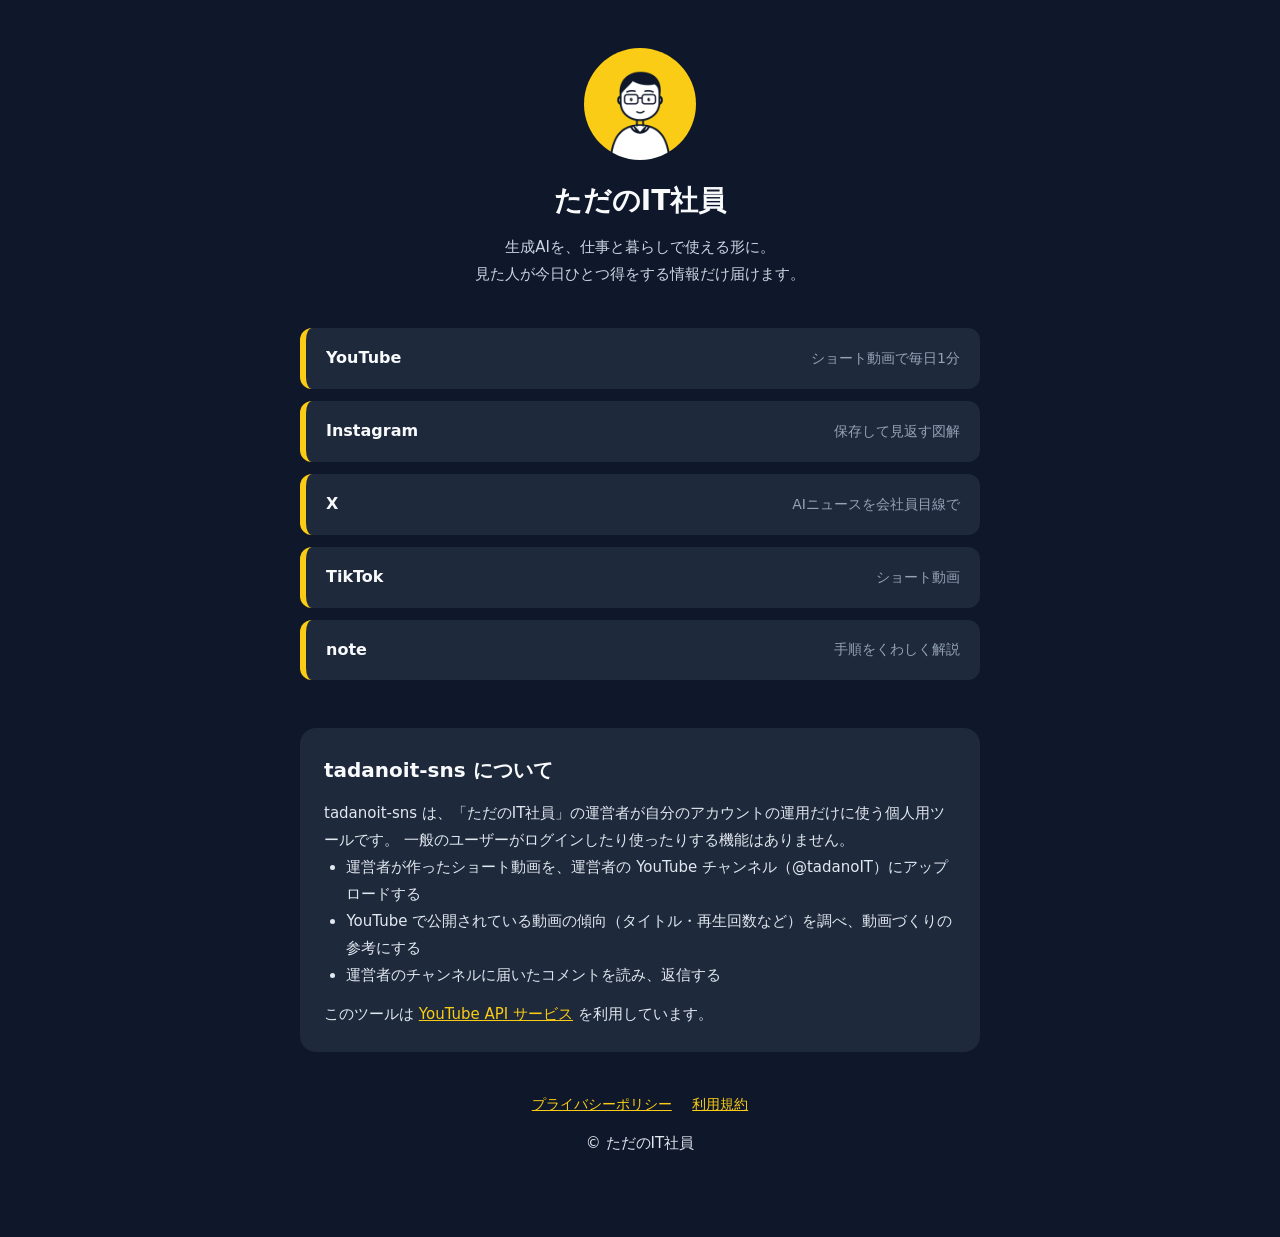
==== index.html @ be61f312 "リンク集ページとtadanoit-snsのプライバシーポリシー・利用規約を追加 Co-Authored-By: Claude Opus 5.5 <noreply@anthropic.com> Clau" ====
<!doctype html>
<html lang="ja">
<head>
<meta charset="utf-8">
<meta name="viewport" content="width=device-width, initial-scale=1">
<title>ただのIT社員</title>
<meta name="description" content="ただのIT社員が、生成AIを仕事と暮らしで使える形にして、本当に役立つものだけ届けます。">
<link rel="icon" href="icon.png">
<link rel="stylesheet" href="style.css">
</head>
<body>
<main>
  <header>
    <img src="icon.png" alt="ただのIT社員のアイコン">
    <h1>ただのIT社員</h1>
    <p class="tagline">生成AIを、仕事と暮らしで使える形に。<br>見た人が今日ひとつ得をする情報だけ届けます。</p>
  </header>

  <nav class="links" aria-label="SNS">
    <a href="https://www.youtube.com/@tadanoIT">YouTube <span>ショート動画で毎日1分</span></a>
    <a href="https://www.instagram.com/tadanoit/">Instagram <span>保存して見返す図解</span></a>
    <a href="https://x.com/tadanoIT">X <span>AIニュースを会社員目線で</span></a>
    <a href="https://www.tiktok.com/@tadanoit">TikTok <span>ショート動画</span></a>
    <a href="https://note.com/tadanoit">note <span>手順をくわしく解説</span></a>
  </nav>

  <section id="tadanoit-sns">
    <h2>tadanoit-sns について</h2>
    <p>
      tadanoit-sns は、「ただのIT社員」の運営者が自分のアカウントの運用だけに使う個人用ツールです。
      一般のユーザーがログインしたり使ったりする機能はありません。
    </p>
    <ul>
      <li>運営者が作ったショート動画を、運営者の YouTube チャンネル（@tadanoIT）にアップロードする</li>
      <li>YouTube で公開されている動画の傾向（タイトル・再生回数など）を調べ、動画づくりの参考にする</li>
      <li>運営者のチャンネルに届いたコメントを読み、返信する</li>
    </ul>
    <p style="margin-top:12px">
      このツールは <a href="https://www.youtube.com/t/terms">YouTube API サービス</a> を利用しています。
    </p>
  </section>

  <footer>
    <a href="privacy.html">プライバシーポリシー</a>
    <a href="terms.html">利用規約</a>
    <p style="margin-top:12px">© ただのIT社員</p>
  </footer>
</main>
</body>
</html>
---- style.css ----
* { box-sizing: border-box; margin: 0; padding: 0; }
body {
  background: #0f172a; color: #f8fafc;
  font-family: "Noto Sans JP", "Hiragino Sans", "Yu Gothic", system-ui, sans-serif;
  line-height: 1.8; padding: 48px 20px 80px;
}
main { max-width: 680px; margin: 0 auto; }
a { color: #facc15; }
header { text-align: center; margin-bottom: 40px; }
header img { width: 112px; height: 112px; border-radius: 50%; display: block; margin: 0 auto 16px; }
h1 { font-size: 28px; font-weight: 900; }
.tagline { color: #cbd5e1; margin-top: 8px; }
.links { display: grid; gap: 12px; margin: 32px 0 48px; }
.links a {
  display: flex; justify-content: space-between; align-items: center;
  background: #1e293b; border-left: 6px solid #facc15; border-radius: 12px;
  padding: 16px 20px; color: #f8fafc; text-decoration: none; font-weight: 700;
}
.links a span { color: #94a3b8; font-weight: 400; font-size: 14px; }
.links a:hover { background: #273449; }
section { background: #1e293b; border-radius: 16px; padding: 24px; margin-bottom: 24px; }
h2 { font-size: 20px; margin-bottom: 12px; }
h3 { font-size: 16px; margin: 20px 0 6px; }
p, li { color: #e2e8f0; font-size: 15px; }
ul { padding-left: 1.4em; }
.en { color: #94a3b8; font-size: 14px; margin-top: 6px; }
footer { text-align: center; color: #94a3b8; font-size: 14px; margin-top: 40px; }
footer a { margin: 0 8px; }
.updated { color: #94a3b8; font-size: 14px; margin-bottom: 16px; }
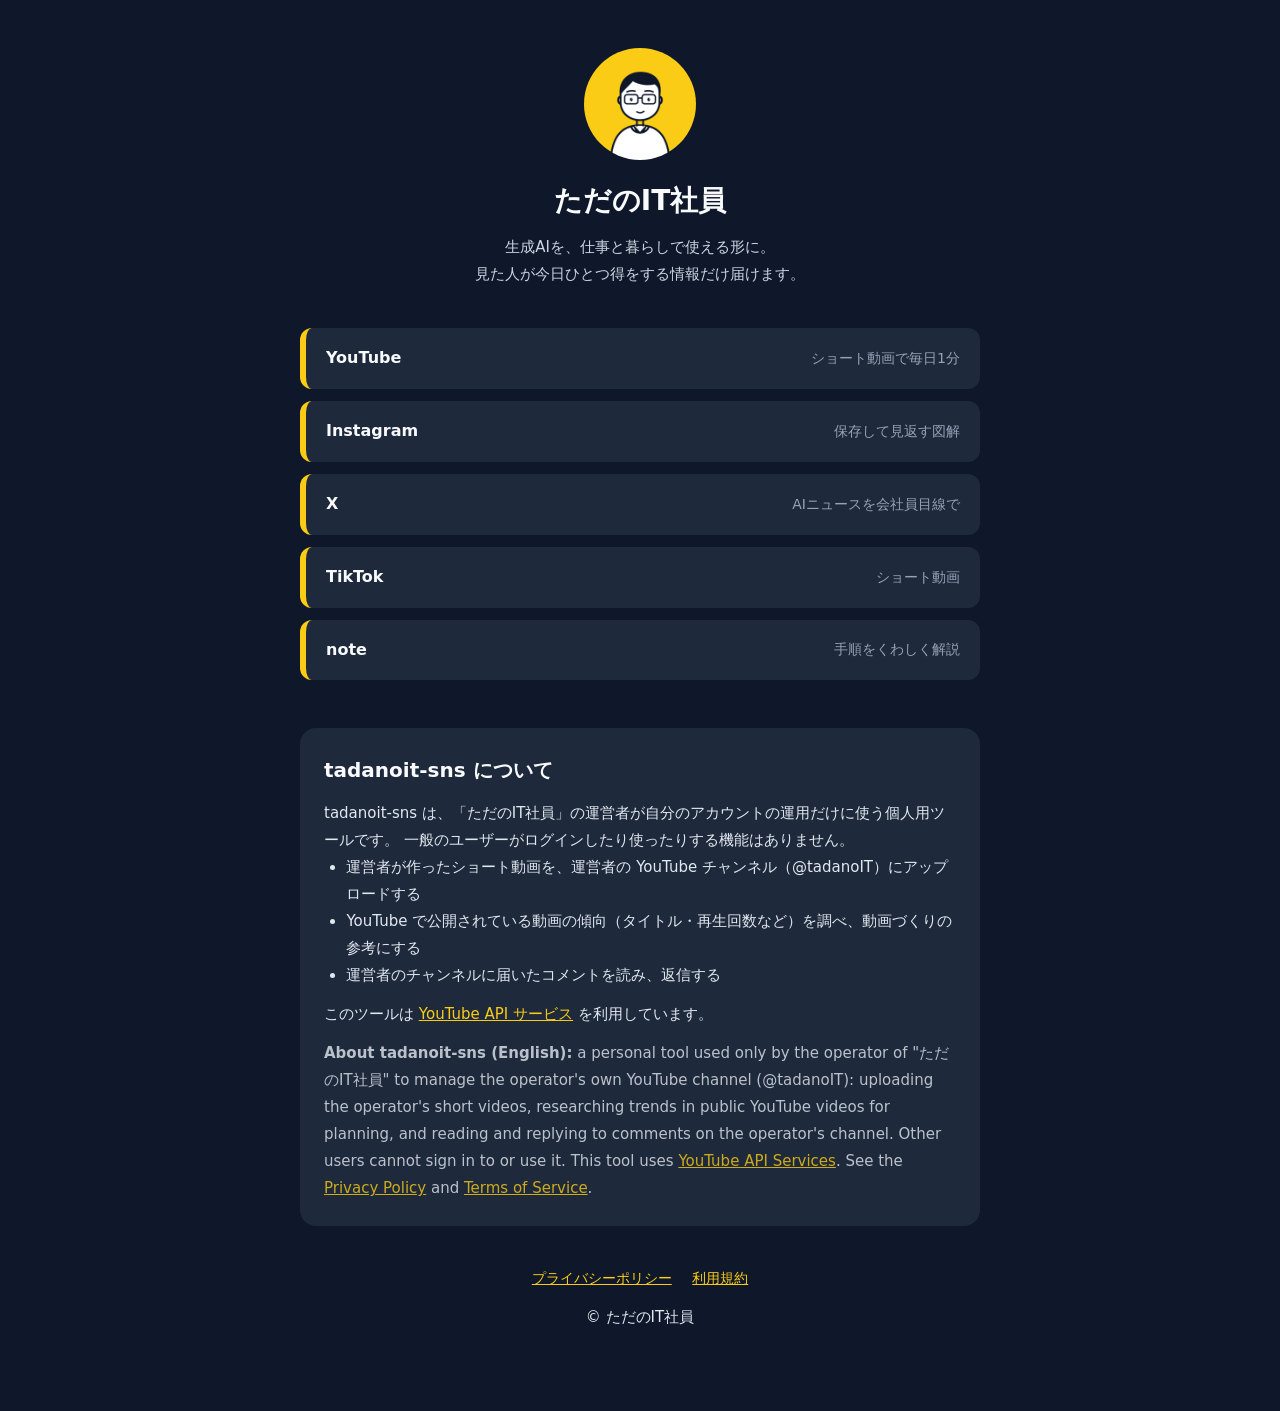
==== commit 854983a4: "プライバシーポリシーと利用規約に英語版を追加、Claudeに送る情報の説明を正確に Co-Authored-By: Claude Opus 5.5 <noreply@anthropic.com> Cl" ====
--- a/index.html
+++ b/index.html
@@ -38,6 +38,12 @@
     <p style="margin-top:12px">
       このツールは <a href="https://www.youtube.com/t/terms">YouTube API サービス</a> を利用しています。
     </p>
+    <p lang="en" style="margin-top:12px; opacity:.8">
+      <b>About tadanoit-sns (English):</b> a personal tool used only by the operator of "ただのIT社員" to manage the operator's own YouTube channel (@tadanoIT):
+      uploading the operator's short videos, researching trends in public YouTube videos for planning, and reading and replying to comments on the operator's channel.
+      Other users cannot sign in to or use it. This tool uses <a href="https://www.youtube.com/t/terms">YouTube API Services</a>.
+      See the <a href="privacy.html#en">Privacy Policy</a> and <a href="terms.html#en">Terms of Service</a>.
+    </p>
   </section>
 
   <footer>
--- a/style.css
+++ b/style.css
@@ -27,3 +27,5 @@
 footer { text-align: center; color: #94a3b8; font-size: 14px; margin-top: 40px; }
 footer a { margin: 0 8px; }
 .updated { color: #94a3b8; font-size: 14px; margin-bottom: 16px; }
+
+hr { border: none; border-top: 1px solid #334155; margin: 40px 0; }
